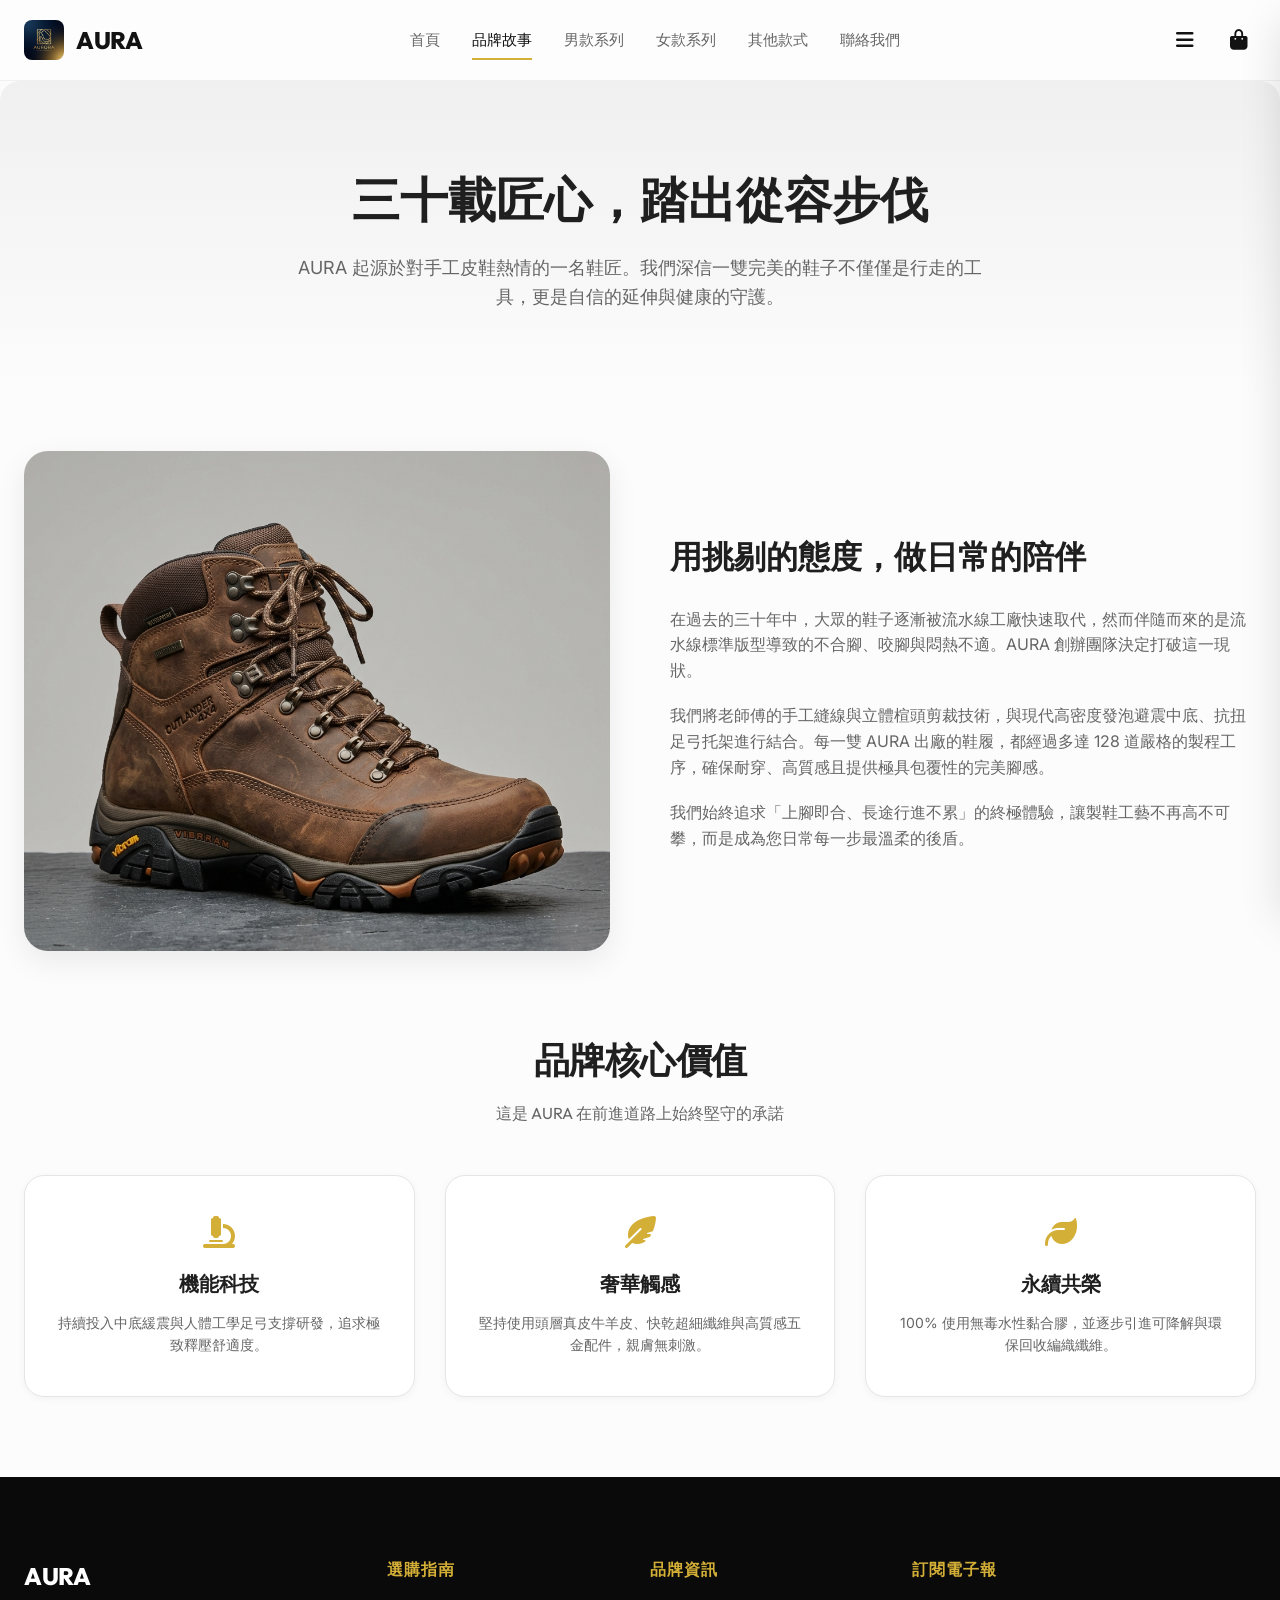
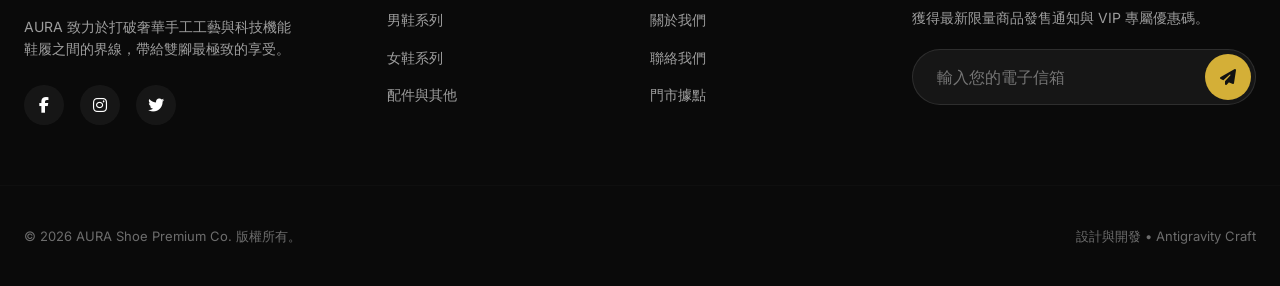
==== about.html @ 13de5fd0 "Add files via upload" ====
<!DOCTYPE html>
<html lang="zh-TW">
<head>
  <meta charset="UTF-8">
  <meta name="viewport" content="width=device-width, initial-scale=1.0">
  <title>品牌故事 | AURA - 追求極致的製鞋匠藝</title>
  <meta name="description" content="了解 AURA 的起源、核心價值與製鞋理念。我們堅持以人體工學為核心，揉合經典工藝與環保科技，為雙腳提供一整天的極致舒適。">
  <link rel="stylesheet" href="https://cdnjs.cloudflare.com/ajax/libs/font-awesome/6.4.0/css/all.min.css">
  <link rel="stylesheet" href="css/style.css">
</head>
<body>

  <!-- Header Navigation -->
  <header>
    <div class="container header-container">
      <a href="index.html" class="logo-link" id="logoLink">
        <img src="assets/logo.png" alt="AURA Logo" class="logo-img">
        <span>AURA</span>
      </a>
      
      <nav class="nav-links" id="navLinks">
        <a href="index.html" id="navHome">首頁</a>
        <a href="about.html" class="active" id="navAbout">品牌故事</a>
        <a href="mens.html" id="navMens">男款系列</a>
        <a href="womens.html" id="navWomens">女款系列</a>
        <a href="others.html" id="navOthers">其他款式</a>
        <a href="contact.html" id="navContact">聯絡我們</a>
      </nav>

      <div class="nav-actions">
        <button class="action-btn" id="menuToggle" aria-label="Toggle Menu">
          <i class="fas fa-bars"></i>
        </button>
        <button class="action-btn" id="cartBtn" aria-label="Open Cart">
          <i class="fas fa-shopping-bag"></i>
          <span class="cart-count">0</span>
        </button>
      </div>
    </div>
  </header>

  <!-- About Hero -->
  <section class="about-hero">
    <div class="container">
      <h1>三十載匠心，踏出從容步伐</h1>
      <p style="max-width: 700px; margin: 0 auto; color: var(--text-muted); font-size: 18px;">
        AURA 起源於對手工皮鞋熱情的一名鞋匠。我們深信一雙完美的鞋子不僅僅是行走的工具，更是自信的延伸與健康的守護。
      </p>
    </div>
  </section>

  <!-- Story Section -->
  <section class="container about-grid">
    <div class="about-image">
      <img src="assets/mens_3.png" alt="Shoemaker working on details" style="filter: brightness(0.9);">
    </div>
    <div class="about-content">
      <h2>用挑剔的態度，做日常的陪伴</h2>
      <p>
        在過去的三十年中，大眾的鞋子逐漸被流水線工廠快速取代，然而伴隨而來的是流水線標準版型導致的不合腳、咬腳與悶熱不適。AURA 創辦團隊決定打破這一現狀。
      </p>
      <p>
        我們將老師傅的手工縫線與立體楦頭剪裁技術，與現代高密度發泡避震中底、抗扭足弓托架進行結合。每一雙 AURA 出廠的鞋履，都經過多達 128 道嚴格的製程工序，確保耐穿、高質感且提供極具包覆性的完美腳感。
      </p>
      <p>
        我們始終追求「上腳即合、長途行進不累」的終極體驗，讓製鞋工藝不再高不可攀，而是成為您日常每一步最溫柔的後盾。
      </p>
    </div>
  </section>

  <!-- Core Values -->
  <section class="container" style="margin-bottom: 80px;">
    <div class="section-title">
      <h2>品牌核心價值</h2>
      <p>這是 AURA 在前進道路上始終堅守的承諾</p>
    </div>
    <div class="values-grid">
      <div class="value-card">
        <i class="fas fa-microscope" style="font-size: 32px; color: var(--accent); margin-bottom: 20px; display: block;"></i>
        <h3>機能科技</h3>
        <p>持續投入中底緩震與人體工學足弓支撐研發，追求極致釋壓舒適度。</p>
      </div>
      <div class="value-card">
        <i class="fas fa-feather-alt" style="font-size: 32px; color: var(--accent); margin-bottom: 20px; display: block;"></i>
        <h3>奢華觸感</h3>
        <p>堅持使用頭層真皮牛羊皮、快乾超細纖維與高質感五金配件，親膚無刺激。</p>
      </div>
      <div class="value-card">
        <i class="fas fa-leaf" style="font-size: 32px; color: var(--accent); margin-bottom: 20px; display: block;"></i>
        <h3>永續共榮</h3>
        <p>100% 使用無毒水性黏合膠，並逐步引進可降解與環保回收編織纖維。</p>
      </div>
    </div>
  </section>

  <!-- Footer -->
  <footer>
    <div class="container footer-grid">
      <div class="footer-brand">
        <h3>AURA</h3>
        <p>AURA 致力於打破奢華手工工藝與科技機能鞋履之間的界線，帶給雙腳最極致的享受。</p>
        <div class="social-links">
          <a href="#" class="social-btn" aria-label="Facebook"><i class="fab fa-facebook-f"></i></a>
          <a href="#" class="social-btn" aria-label="Instagram"><i class="fab fa-instagram"></i></a>
          <a href="#" class="social-btn" aria-label="Twitter"><i class="fab fa-twitter"></i></a>
        </div>
      </div>
      
      <div class="footer-nav">
        <h4>選購指南</h4>
        <ul>
          <li><a href="mens.html">男鞋系列</a></li>
          <li><a href="womens.html">女鞋系列</a></li>
          <li><a href="others.html">配件與其他</a></li>
        </ul>
      </div>

      <div class="footer-nav">
        <h4>品牌資訊</h4>
        <ul>
          <li><a href="about.html">關於我們</a></li>
          <li><a href="contact.html">聯絡我們</a></li>
          <li><a href="#">門市據點</a></li>
        </ul>
      </div>

      <div class="footer-newsletter">
        <h4>訂閱電子報</h4>
        <p>獲得最新限量商品發售通知與 VIP 專屬優惠碼。</p>
        <form class="newsletter-form">
          <input type="email" placeholder="輸入您的電子信箱" required class="newsletter-input" aria-label="Email Address">
          <button type="submit" class="newsletter-btn" aria-label="Submit Newsletter"><i class="fas fa-paper-plane"></i></button>
        </form>
      </div>
    </div>
    <div class="container footer-bottom">
      <p>&copy; 2026 AURA Shoe Premium Co. 版權所有。</p>
      <p>設計與開發 &bull; Antigravity Craft</p>
    </div>
  </footer>

  <!-- Shopping Cart Drawer -->
  <div class="cart-overlay-bg" id="cartOverlay"></div>
  <div class="cart-drawer" id="cartDrawer">
    <div class="cart-header">
      <h3>您的購物車</h3>
      <button class="cart-close-btn" id="cartClose" aria-label="Close Cart"><i class="fas fa-times"></i></button>
    </div>
    <div class="cart-items-wrapper" id="cartItemsWrapper">
      <!-- Dynamic cart items will render here -->
    </div>
    <div class="cart-footer">
      <div class="cart-summary-row">
        <span>小計:</span>
        <span id="cartSubtotalVal">NT$ 0</span>
      </div>
      <button class="btn btn-primary" id="checkoutBtn" style="width: 100%; border-radius: 30px;">前往結帳</button>
    </div>
  </div>

  <!-- Scripts -->
  <script src="js/products.js"></script>
  <script src="js/main.js"></script>
</body>
</html>
---- css/style.css ----
@import url('https://fonts.googleapis.com/css2?family=Inter:wght@300;400;500;600;700&family=Outfit:wght@300;400;500;600;700;800&display=swap');

/* --- Theme Variables & Design System --- */
:root {
  --primary: #121212;
  --primary-light: #2a2a2a;
  --accent: #d4af37; /* Luxury Gold */
  --accent-hover: #bfa030;
  --bg-main: #fcfcfc;
  --bg-card: #ffffff;
  --bg-footer: #0a0a0a;
  --text-dark: #1f1f1f;
  --text-muted: #666666;
  --text-light: #ffffff;
  --border-color: #e5e5e5;
  --shadow-sm: 0 2px 8px rgba(0, 0, 0, 0.04);
  --shadow-md: 0 10px 30px rgba(0, 0, 0, 0.08);
  --shadow-lg: 0 20px 40px rgba(0, 0, 0, 0.12);
  --transition-smooth: all 0.4s cubic-bezier(0.16, 1, 0.3, 1);
  --transition-fast: all 0.2s ease;
  --font-heading: 'Outfit', 'Inter', system-ui, sans-serif;
  --font-body: 'Inter', system-ui, sans-serif;
  --container-width: 1280px;
}

/* --- Base Reset --- */
* {
  box-sizing: border-box;
  margin: 0;
  padding: 0;
}

body {
  font-family: var(--font-body);
  background-color: var(--bg-main);
  color: var(--text-dark);
  line-height: 1.6;
  overflow-x: hidden;
  -webkit-font-smoothing: antialiased;
}

a {
  text-decoration: none;
  color: inherit;
  transition: var(--transition-fast);
}

button, input, select, textarea {
  font-family: inherit;
  font-size: inherit;
  border: none;
  outline: none;
}

ul {
  list-style: none;
}

img {
  max-width: 100%;
  height: auto;
  display: block;
}

/* --- Layout Container --- */
.container {
  max-width: var(--container-width);
  margin: 0 auto;
  padding: 0 24px;
}

/* --- Header & Navigation (Glassmorphism) --- */
header {
  position: sticky;
  top: 0;
  left: 0;
  width: 100%;
  z-index: 1000;
  background: rgba(253, 253, 253, 0.85);
  backdrop-filter: blur(20px);
  -webkit-backdrop-filter: blur(20px);
  border-bottom: 1px solid rgba(0, 0, 0, 0.05);
  transition: var(--transition-smooth);
}

.header-container {
  display: flex;
  justify-content: space-between;
  align-items: center;
  height: 80px;
}

.logo-link {
  display: flex;
  align-items: center;
  gap: 12px;
  font-family: var(--font-heading);
  font-weight: 800;
  font-size: 24px;
  letter-spacing: -0.5px;
  color: var(--primary);
}

.logo-img {
  height: 40px;
  width: 40px;
  border-radius: 8px;
  object-fit: cover;
}

.nav-links {
  display: flex;
  align-items: center;
  gap: 32px;
}

.nav-links a {
  font-family: var(--font-heading);
  font-weight: 500;
  font-size: 15px;
  color: var(--text-muted);
  position: relative;
  padding: 8px 0;
}

.nav-links a::after {
  content: '';
  position: absolute;
  bottom: 0;
  left: 0;
  width: 0;
  height: 2px;
  background-color: var(--accent);
  transition: var(--transition-fast);
}

.nav-links a:hover, 
.nav-links a.active {
  color: var(--primary);
}

.nav-links a:hover::after,
.nav-links a.active::after {
  width: 100%;
}

.nav-actions {
  display: flex;
  align-items: center;
  gap: 20px;
}

.action-btn {
  background: none;
  cursor: pointer;
  color: var(--primary);
  font-size: 20px;
  position: relative;
  display: flex;
  align-items: center;
  justify-content: center;
  padding: 8px;
  border-radius: 50%;
  transition: var(--transition-fast);
}

.action-btn:hover {
  background-color: rgba(0, 0, 0, 0.03);
  transform: translateY(-2px);
}

.cart-count {
  position: absolute;
  top: -2px;
  right: -2px;
  background-color: var(--accent);
  color: var(--text-light);
  font-size: 10px;
  font-weight: 700;
  width: 18px;
  height: 18px;
  border-radius: 50%;
  display: flex;
  align-items: center;
  justify-content: center;
  border: 2px solid var(--bg-card);
}

.menu-toggle {
  display: none;
  font-size: 24px;
}

/* --- Hero Banner (Index) --- */
.hero {
  position: relative;
  background: linear-gradient(135deg, #181818 0%, #080808 100%);
  color: var(--text-light);
  padding: 100px 0;
  overflow: hidden;
  border-bottom-left-radius: 40px;
  border-bottom-right-radius: 40px;
  margin-bottom: 60px;
}

.hero::before {
  content: '';
  position: absolute;
  top: -50%;
  right: -20%;
  width: 800px;
  height: 800px;
  background: radial-gradient(circle, rgba(212, 175, 55, 0.08) 0%, rgba(0, 0, 0, 0) 70%);
  border-radius: 50%;
}

.hero-grid {
  display: grid;
  grid-template-columns: 1.1fr 0.9fr;
  align-items: center;
  gap: 60px;
}

.hero-content {
  z-index: 10;
}

.hero-tagline {
  font-family: var(--font-heading);
  font-weight: 600;
  font-size: 14px;
  text-transform: uppercase;
  letter-spacing: 4px;
  color: var(--accent);
  margin-bottom: 20px;
}

.hero h1 {
  font-family: var(--font-heading);
  font-weight: 800;
  font-size: 56px;
  line-height: 1.15;
  letter-spacing: -1.5px;
  margin-bottom: 24px;
}

.hero-description {
  font-size: 18px;
  opacity: 0.8;
  margin-bottom: 40px;
  max-width: 520px;
}

.hero-buttons {
  display: flex;
  gap: 16px;
}

.btn {
  display: inline-flex;
  align-items: center;
  justify-content: center;
  padding: 16px 36px;
  font-family: var(--font-heading);
  font-weight: 600;
  font-size: 15px;
  border-radius: 30px;
  transition: var(--transition-smooth);
  cursor: pointer;
}

.btn-primary {
  background-color: var(--accent);
  color: var(--primary);
}

.btn-primary:hover {
  background-color: var(--accent-hover);
  transform: translateY(-3px);
  box-shadow: 0 10px 20px rgba(212, 175, 55, 0.2);
}

.btn-secondary {
  border: 2px solid rgba(255, 255, 255, 0.2);
  color: var(--text-light);
  background: transparent;
}

.btn-secondary:hover {
  border-color: var(--text-light);
  background-color: rgba(255, 255, 255, 0.05);
  transform: translateY(-3px);
}

.hero-image-wrapper {
  position: relative;
  display: flex;
  justify-content: center;
  align-items: center;
  z-index: 5;
}

.hero-bg-glow {
  position: absolute;
  width: 400px;
  height: 400px;
  background: radial-gradient(circle, rgba(255, 255, 255, 0.05) 0%, rgba(0, 0, 0, 0) 70%);
  border-radius: 50%;
  animation: pulse 8s infinite alternate;
}

.hero-img {
  width: 110%;
  max-width: 550px;
  transform: rotate(-12deg);
  filter: drop-shadow(0 30px 50px rgba(0,0,0,0.5));
  animation: float 6s ease-in-out infinite;
}

/* --- Category Grid Section (Index) --- */
.section-title {
  font-family: var(--font-heading);
  text-align: center;
  margin-bottom: 48px;
}

.section-title h2 {
  font-size: 36px;
  font-weight: 800;
  letter-spacing: -0.5px;
  margin-bottom: 12px;
}

.section-title p {
  color: var(--text-muted);
  font-size: 16px;
}

.categories-grid {
  display: grid;
  grid-template-columns: repeat(3, 1fr);
  gap: 30px;
  margin-bottom: 80px;
}

.category-card {
  position: relative;
  height: 420px;
  border-radius: 20px;
  overflow: hidden;
  box-shadow: var(--shadow-sm);
}

.category-card img {
  width: 100%;
  height: 100%;
  object-fit: cover;
  transition: var(--transition-smooth);
}

.category-overlay {
  position: absolute;
  top: 0;
  left: 0;
  width: 100%;
  height: 100%;
  background: linear-gradient(to top, rgba(0, 0, 0, 0.7) 0%, rgba(0, 0, 0, 0.1) 70%);
  display: flex;
  flex-direction: column;
  justify-content: flex-end;
  padding: 36px;
  color: var(--text-light);
  transition: var(--transition-smooth);
}

.category-card:hover img {
  transform: scale(1.06);
}

.category-card:hover .category-overlay {
  background: linear-gradient(to top, rgba(0, 0, 0, 0.8) 0%, rgba(0, 0, 0, 0.2) 70%);
}

.category-overlay h3 {
  font-family: var(--font-heading);
  font-size: 26px;
  font-weight: 700;
  margin-bottom: 8px;
}

.category-link {
  font-size: 14px;
  font-weight: 600;
  color: var(--accent);
  display: flex;
  align-items: center;
  gap: 6px;
}

.category-link i {
  transition: var(--transition-fast);
}

.category-card:hover .category-link i {
  transform: translateX(4px);
}

/* --- Product Cards Grid (Shop pages / Index features) --- */
.products-layout {
  display: grid;
  grid-template-columns: 280px 1fr;
  gap: 40px;
  margin-bottom: 80px;
}

.filters-sidebar {
  background-color: var(--bg-card);
  padding: 30px;
  border-radius: 20px;
  border: 1px solid var(--border-color);
  height: fit-content;
}

.filter-group {
  margin-bottom: 30px;
}

.filter-group:last-child {
  margin-bottom: 0;
}

.filter-group h4 {
  font-family: var(--font-heading);
  font-size: 16px;
  font-weight: 700;
  margin-bottom: 16px;
  border-bottom: 2px solid var(--border-color);
  padding-bottom: 8px;
}

.filter-options {
  display: flex;
  flex-direction: column;
  gap: 12px;
}

.filter-btn {
  display: flex;
  justify-content: space-between;
  align-items: center;
  background: none;
  cursor: pointer;
  color: var(--text-muted);
  text-align: left;
  padding: 6px 0;
  font-weight: 500;
  transition: var(--transition-fast);
}

.filter-btn:hover, 
.filter-btn.active {
  color: var(--primary);
  font-weight: 600;
}

.filter-btn.active::before {
  content: '✦';
  color: var(--accent);
  margin-right: 6px;
}

.shop-container {
  display: flex;
  flex-direction: column;
  gap: 30px;
}

.shop-toolbar {
  display: flex;
  justify-content: space-between;
  align-items: center;
}

.products-count {
  color: var(--text-muted);
  font-size: 15px;
}

.sort-select {
  padding: 8px 16px;
  border: 1px solid var(--border-color);
  border-radius: 8px;
  background-color: var(--bg-card);
  cursor: pointer;
}

.products-grid {
  display: grid;
  grid-template-columns: repeat(auto-fill, minmax(280px, 1fr));
  gap: 30px;
}

.product-card {
  background-color: var(--bg-card);
  border-radius: 20px;
  border: 1px solid var(--border-color);
  overflow: hidden;
  box-shadow: var(--shadow-sm);
  transition: var(--transition-smooth);
  position: relative;
  display: flex;
  flex-direction: column;
}

.product-card:hover {
  transform: translateY(-8px);
  box-shadow: var(--shadow-md);
  border-color: rgba(212, 175, 55, 0.3);
}

.product-badge {
  position: absolute;
  top: 16px;
  left: 16px;
  background-color: var(--accent);
  color: var(--text-light);
  font-size: 11px;
  font-weight: 700;
  padding: 4px 12px;
  border-radius: 12px;
  z-index: 10;
}

.product-img-wrapper {
  aspect-ratio: 1;
  background-color: #f7f7f7;
  overflow: hidden;
  display: flex;
  align-items: center;
  justify-content: center;
  position: relative;
}

.product-img-wrapper img {
  width: 85%;
  height: 85%;
  object-fit: contain;
  transition: var(--transition-smooth);
}

.product-card:hover .product-img-wrapper img {
  transform: scale(1.08) rotate(-4deg);
}

.product-info {
  padding: 24px;
  display: flex;
  flex-direction: column;
  flex-grow: 1;
}

.product-cat {
  font-size: 12px;
  text-transform: uppercase;
  color: var(--text-muted);
  letter-spacing: 1px;
  margin-bottom: 6px;
}

.product-title {
  font-family: var(--font-heading);
  font-size: 18px;
  font-weight: 700;
  color: var(--text-dark);
  margin-bottom: 12px;
  line-height: 1.4;
  height: 50px;
  display: -webkit-box;
  -webkit-line-clamp: 2;
  -webkit-box-orient: vertical;
  overflow: hidden;
}

.product-meta {
  display: flex;
  align-items: center;
  gap: 12px;
  margin-bottom: 16px;
  font-size: 13px;
}

.product-rating {
  color: #f39c12;
  display: flex;
  align-items: center;
  gap: 4px;
  font-weight: 600;
}

.product-reviews {
  color: var(--text-muted);
}

.product-footer {
  display: flex;
  justify-content: space-between;
  align-items: center;
  margin-top: auto;
  padding-top: 16px;
  border-top: 1px solid var(--border-color);
}

.product-price-wrapper {
  display: flex;
  flex-direction: column;
}

.price {
  font-family: var(--font-heading);
  font-weight: 700;
  font-size: 20px;
  color: var(--primary);
}

.original-price {
  font-size: 13px;
  color: var(--text-muted);
  text-decoration: line-through;
}

.add-to-cart-btn {
  width: 40px;
  height: 40px;
  border-radius: 50%;
  background-color: var(--primary);
  color: var(--text-light);
  display: flex;
  align-items: center;
  justify-content: center;
  cursor: pointer;
  transition: var(--transition-fast);
}

.add-to-cart-btn:hover {
  background-color: var(--accent);
  color: var(--primary);
  transform: scale(1.1);
}

/* --- Brand Features Section --- */
.features-section {
  padding: 80px 0;
  background-color: #f3f3f3;
  border-radius: 30px;
  margin-bottom: 80px;
}

.features-grid {
  display: grid;
  grid-template-columns: repeat(4, 1fr);
  gap: 30px;
}

.feature-item {
  text-align: center;
  padding: 24px;
}

.feature-icon {
  font-size: 36px;
  color: var(--accent);
  margin-bottom: 20px;
}

.feature-item h3 {
  font-family: var(--font-heading);
  font-size: 18px;
  font-weight: 700;
  margin-bottom: 10px;
}

.feature-item p {
  color: var(--text-muted);
  font-size: 14px;
}

/* --- About Page (公司簡介) --- */
.about-hero {
  padding: 80px 0;
  text-align: center;
  background: linear-gradient(180deg, #f0f0f0 0%, var(--bg-main) 100%);
  margin-bottom: 60px;
  border-radius: 20px;
}

.about-hero h1 {
  font-family: var(--font-heading);
  font-weight: 800;
  font-size: 48px;
  margin-bottom: 16px;
}

.about-grid {
  display: grid;
  grid-template-columns: 1fr 1fr;
  gap: 60px;
  align-items: center;
  margin-bottom: 80px;
}

.about-image {
  border-radius: 24px;
  overflow: hidden;
  box-shadow: var(--shadow-md);
}

.about-image img {
  width: 100%;
  height: 500px;
  object-fit: cover;
}

.about-content h2 {
  font-family: var(--font-heading);
  font-size: 32px;
  font-weight: 800;
  margin-bottom: 24px;
}

.about-content p {
  color: var(--text-muted);
  margin-bottom: 20px;
  font-size: 16px;
}

.values-grid {
  display: grid;
  grid-template-columns: repeat(3, 1fr);
  gap: 30px;
  margin-bottom: 80px;
}

.value-card {
  background-color: var(--bg-card);
  padding: 40px 30px;
  border-radius: 20px;
  border: 1px solid var(--border-color);
  box-shadow: var(--shadow-sm);
  text-align: center;
}

.value-card h3 {
  font-family: var(--font-heading);
  font-size: 20px;
  font-weight: 700;
  margin-bottom: 12px;
}

.value-card p {
  color: var(--text-muted);
  font-size: 14px;
}

/* --- Contact Page (聯絡我們) --- */
.contact-grid {
  display: grid;
  grid-template-columns: 1fr 1.2fr;
  gap: 60px;
  margin-bottom: 80px;
}

.contact-info-panel {
  background-color: var(--primary);
  color: var(--text-light);
  padding: 50px;
  border-radius: 24px;
  position: relative;
  overflow: hidden;
}

.contact-info-panel::before {
  content: '';
  position: absolute;
  bottom: -50px;
  right: -50px;
  width: 200px;
  height: 200px;
  background: radial-gradient(circle, rgba(212, 175, 55, 0.15) 0%, rgba(0, 0, 0, 0) 70%);
  border-radius: 50%;
}

.contact-info-panel h2 {
  font-family: var(--font-heading);
  font-size: 32px;
  font-weight: 700;
  margin-bottom: 30px;
}

.contact-details {
  display: flex;
  flex-direction: column;
  gap: 30px;
}

.contact-detail-item {
  display: flex;
  gap: 20px;
  align-items: flex-start;
}

.contact-detail-item i {
  font-size: 24px;
  color: var(--accent);
  margin-top: 4px;
}

.contact-detail-item h3 {
  font-family: var(--font-heading);
  font-size: 18px;
  font-weight: 600;
  margin-bottom: 6px;
}

.contact-detail-item p {
  opacity: 0.8;
  font-size: 15px;
}

.contact-form-panel {
  background-color: var(--bg-card);
  padding: 50px;
  border-radius: 24px;
  border: 1px solid var(--border-color);
  box-shadow: var(--shadow-sm);
}

.contact-form-panel h2 {
  font-family: var(--font-heading);
  font-size: 32px;
  font-weight: 700;
  margin-bottom: 30px;
}

.form-group-row {
  display: grid;
  grid-template-columns: 1fr 1fr;
  gap: 20px;
}

.form-group {
  margin-bottom: 24px;
}

.form-group label {
  display: block;
  font-size: 14px;
  font-weight: 600;
  margin-bottom: 8px;
}

.form-control {
  width: 100%;
  padding: 14px 20px;
  border: 1px solid var(--border-color);
  border-radius: 10px;
  background-color: #f9f9f9;
  transition: var(--transition-fast);
}

.form-control:focus {
  border-color: var(--primary);
  background-color: var(--bg-card);
}

textarea.form-control {
  resize: vertical;
  min-height: 120px;
}

.map-container {
  height: 400px;
  background-color: #eaeaea;
  border-radius: 24px;
  overflow: hidden;
  margin-bottom: 80px;
  position: relative;
}

.mock-map {
  width: 100%;
  height: 100%;
  display: flex;
  flex-direction: column;
  justify-content: center;
  align-items: center;
  background: linear-gradient(135deg, #e3f2fd 0%, #bbdefb 100%);
  color: #1976d2;
  font-weight: 600;
}

/* --- Product Details Page (產品詳細頁面) --- */
.product-detail-grid {
  display: grid;
  grid-template-columns: 1.1fr 0.9fr;
  gap: 60px;
  margin-top: 40px;
  margin-bottom: 80px;
}

.product-gallery {
  display: flex;
  flex-direction: column;
  gap: 20px;
}

.main-image-container {
  background-color: #f7f7f7;
  border-radius: 24px;
  aspect-ratio: 1.1;
  display: flex;
  align-items: center;
  justify-content: center;
  overflow: hidden;
  border: 1px solid var(--border-color);
}

.main-image-container img {
  max-width: 80%;
  max-height: 80%;
  object-fit: contain;
  transition: var(--transition-smooth);
}

.gallery-thumbnails {
  display: grid;
  grid-template-columns: repeat(4, 1fr);
  gap: 16px;
}

.thumbnail {
  background-color: #f7f7f7;
  border: 2px solid transparent;
  border-radius: 12px;
  cursor: pointer;
  aspect-ratio: 1;
  display: flex;
  align-items: center;
  justify-content: center;
  overflow: hidden;
  transition: var(--transition-fast);
}

.thumbnail:hover, 
.thumbnail.active {
  border-color: var(--accent);
}

.thumbnail img {
  width: 80%;
  height: 80%;
  object-fit: contain;
}

.detail-content {
  display: flex;
  flex-direction: column;
}

.detail-cat {
  font-size: 13px;
  text-transform: uppercase;
  letter-spacing: 2px;
  color: var(--text-muted);
  margin-bottom: 8px;
}

.detail-title {
  font-family: var(--font-heading);
  font-size: 38px;
  font-weight: 800;
  line-height: 1.25;
  margin-bottom: 16px;
}

.detail-rating-wrapper {
  display: flex;
  align-items: center;
  gap: 16px;
  margin-bottom: 24px;
}

.detail-price-wrapper {
  display: flex;
  align-items: baseline;
  gap: 16px;
  margin-bottom: 30px;
}

.detail-price {
  font-family: var(--font-heading);
  font-size: 32px;
  font-weight: 800;
  color: var(--primary);
}

.detail-original-price {
  font-size: 18px;
  color: var(--text-muted);
  text-decoration: line-through;
}

.detail-description {
  color: var(--text-muted);
  font-size: 16px;
  margin-bottom: 30px;
  padding-bottom: 30px;
  border-bottom: 1px solid var(--border-color);
}

.selector-group {
  margin-bottom: 24px;
}

.selector-group h4 {
  font-family: var(--font-heading);
  font-size: 14px;
  font-weight: 700;
  margin-bottom: 12px;
  text-transform: uppercase;
  letter-spacing: 1px;
}

.color-options {
  display: flex;
  gap: 12px;
}

.color-badge {
  padding: 8px 20px;
  border: 1px solid var(--border-color);
  border-radius: 20px;
  cursor: pointer;
  font-weight: 500;
  font-size: 14px;
  transition: var(--transition-fast);
}

.color-badge:hover,
.color-badge.active {
  border-color: var(--primary);
  background-color: var(--primary);
  color: var(--text-light);
}

.size-options {
  display: flex;
  flex-wrap: wrap;
  gap: 8px;
}

.size-badge {
  width: 46px;
  height: 46px;
  border: 1px solid var(--border-color);
  border-radius: 8px;
  display: flex;
  align-items: center;
  justify-content: center;
  cursor: pointer;
  font-weight: 600;
  font-size: 14px;
  transition: var(--transition-fast);
}

.size-badge:hover,
.size-badge.active {
  border-color: var(--primary);
  background-color: var(--primary);
  color: var(--text-light);
}

.detail-actions {
  display: flex;
  gap: 20px;
  margin-top: 20px;
  margin-bottom: 40px;
}

.qty-selector {
  display: flex;
  align-items: center;
  border: 1px solid var(--border-color);
  border-radius: 30px;
  overflow: hidden;
}

.qty-btn {
  background: none;
  width: 50px;
  height: 50px;
  cursor: pointer;
  font-size: 20px;
  font-weight: 600;
  display: flex;
  align-items: center;
  justify-content: center;
  transition: var(--transition-fast);
}

.qty-btn:hover {
  background-color: rgba(0,0,0,0.03);
}

.qty-val {
  width: 40px;
  text-align: center;
  font-weight: 600;
}

.buy-btn {
  flex-grow: 1;
  border-radius: 30px;
}

/* --- Specifications & Reviews Tab --- */
.tabs-container {
  margin-bottom: 80px;
}

.tab-headers {
  display: flex;
  border-bottom: 2px solid var(--border-color);
  margin-bottom: 30px;
}

.tab-header {
  padding: 16px 32px;
  font-family: var(--font-heading);
  font-weight: 700;
  cursor: pointer;
  color: var(--text-muted);
  position: relative;
  transition: var(--transition-fast);
}

.tab-header:hover, 
.tab-header.active {
  color: var(--primary);
}

.tab-header::after {
  content: '';
  position: absolute;
  bottom: -2px;
  left: 0;
  width: 0;
  height: 2px;
  background-color: var(--primary);
  transition: var(--transition-fast);
}

.tab-header.active::after {
  width: 100%;
}

.tab-panel {
  display: none;
}

.tab-panel.active {
  display: block;
}

.specs-table {
  width: 100%;
  border-collapse: collapse;
}

.specs-table td {
  padding: 16px 20px;
  border-bottom: 1px solid var(--border-color);
}

.specs-table td:first-child {
  font-weight: 700;
  width: 25%;
  color: var(--primary);
}

.reviews-summary {
  margin-bottom: 30px;
}

.review-list {
  display: flex;
  flex-direction: column;
  gap: 24px;
}

.review-card {
  padding: 24px;
  background-color: var(--bg-card);
  border: 1px solid var(--border-color);
  border-radius: 16px;
}

.review-header {
  display: flex;
  justify-content: space-between;
  margin-bottom: 12px;
}

.review-author {
  font-weight: 700;
}

.review-date {
  font-size: 13px;
  color: var(--text-muted);
}

.review-text {
  color: var(--text-muted);
}

/* --- Review Submission Form --- */
.write-review-section {
  margin-top: 40px;
  padding-top: 40px;
  border-top: 1px solid var(--border-color);
}

.write-review-section h3 {
  font-family: var(--font-heading);
  font-size: 22px;
  font-weight: 700;
  margin-bottom: 20px;
}

.rating-select {
  display: flex;
  gap: 8px;
  margin-bottom: 16px;
  font-size: 24px;
  color: var(--border-color);
}

.rating-star {
  cursor: pointer;
  transition: var(--transition-fast);
}

.rating-star:hover,
.rating-star.selected {
  color: #f39c12;
}

/* --- Related Products Section --- */
.related-section {
  margin-bottom: 80px;
}

/* --- Footer --- */
footer {
  background-color: var(--bg-footer);
  color: var(--text-light);
  padding: 80px 0 40px;
}

.footer-grid {
  display: grid;
  grid-template-columns: 1.5fr repeat(3, 1fr);
  gap: 60px;
  margin-bottom: 60px;
}

.footer-brand h3 {
  font-family: var(--font-heading);
  font-size: 24px;
  font-weight: 800;
  margin-bottom: 20px;
  letter-spacing: -0.5px;
}

.footer-brand p {
  opacity: 0.6;
  font-size: 14px;
  margin-bottom: 24px;
  max-width: 280px;
}

.social-links {
  display: flex;
  gap: 16px;
}

.social-btn {
  width: 40px;
  height: 40px;
  border-radius: 50%;
  background-color: rgba(255, 255, 255, 0.05);
  display: flex;
  align-items: center;
  justify-content: center;
  transition: var(--transition-fast);
}

.social-btn:hover {
  background-color: var(--accent);
  color: var(--primary);
  transform: translateY(-2px);
}

.footer-nav h4 {
  font-family: var(--font-heading);
  font-size: 16px;
  font-weight: 700;
  margin-bottom: 24px;
  text-transform: uppercase;
  letter-spacing: 1px;
  color: var(--accent);
}

.footer-nav ul {
  display: flex;
  flex-direction: column;
  gap: 12px;
}

.footer-nav a {
  opacity: 0.6;
  font-size: 14px;
}

.footer-nav a:hover {
  opacity: 1;
  color: var(--accent);
  padding-left: 4px;
}

.footer-newsletter h4 {
  font-family: var(--font-heading);
  font-size: 16px;
  font-weight: 700;
  margin-bottom: 24px;
  text-transform: uppercase;
  letter-spacing: 1px;
  color: var(--accent);
}

.footer-newsletter p {
  opacity: 0.6;
  font-size: 14px;
  margin-bottom: 20px;
}

.newsletter-form {
  display: flex;
  border-radius: 30px;
  overflow: hidden;
  background-color: rgba(255, 255, 255, 0.05);
  border: 1px solid rgba(255, 255, 255, 0.1);
  padding: 4px;
}

.newsletter-input {
  flex-grow: 1;
  background: transparent;
  color: var(--text-light);
  padding: 12px 20px;
}

.newsletter-btn {
  background-color: var(--accent);
  color: var(--primary);
  width: 46px;
  height: 46px;
  border-radius: 50%;
  cursor: pointer;
  display: flex;
  align-items: center;
  justify-content: center;
  transition: var(--transition-fast);
}

.newsletter-btn:hover {
  background-color: var(--accent-hover);
}

.footer-bottom {
  display: flex;
  justify-content: space-between;
  align-items: center;
  padding-top: 40px;
  border-top: 1px solid rgba(255, 255, 255, 0.05);
  font-size: 13px;
  opacity: 0.4;
}

/* --- Floating Cart Drawer / Preview --- */
.cart-drawer {
  position: fixed;
  top: 0;
  right: -400px;
  width: 400px;
  height: 100%;
  background-color: var(--bg-card);
  box-shadow: var(--shadow-lg);
  z-index: 2000;
  transition: var(--transition-smooth);
  display: flex;
  flex-direction: column;
}

.cart-drawer.open {
  right: 0;
}

.cart-header {
  padding: 24px;
  border-bottom: 1px solid var(--border-color);
  display: flex;
  justify-content: space-between;
  align-items: center;
}

.cart-header h3 {
  font-family: var(--font-heading);
  font-size: 20px;
  font-weight: 700;
}

.cart-close-btn {
  font-size: 24px;
  cursor: pointer;
  background: none;
}

.cart-items-wrapper {
  flex-grow: 1;
  overflow-y: auto;
  padding: 24px;
  display: flex;
  flex-direction: column;
  gap: 20px;
}

.cart-item {
  display: grid;
  grid-template-columns: 80px 1fr auto;
  gap: 16px;
  align-items: center;
  border-bottom: 1px solid var(--border-color);
  padding-bottom: 16px;
}

.cart-item-img {
  width: 80px;
  height: 80px;
  background-color: #f7f7f7;
  border-radius: 12px;
  padding: 6px;
  object-fit: contain;
}

.cart-item-info h4 {
  font-size: 14px;
  font-weight: 700;
  margin-bottom: 4px;
}

.cart-item-details {
  font-size: 12px;
  color: var(--text-muted);
  margin-bottom: 4px;
}

.cart-item-price {
  font-family: var(--font-heading);
  font-weight: 700;
  font-size: 15px;
}

.remove-item-btn {
  background: none;
  cursor: pointer;
  color: #e74c3c;
  font-size: 18px;
}

.cart-footer {
  padding: 24px;
  border-top: 1px solid var(--border-color);
  background-color: #fcfcfc;
}

.cart-summary-row {
  display: flex;
  justify-content: space-between;
  font-size: 16px;
  font-weight: 700;
  margin-bottom: 20px;
}

.cart-overlay-bg {
  position: fixed;
  top: 0;
  left: 0;
  width: 100%;
  height: 100%;
  background-color: rgba(0,0,0,0.5);
  z-index: 1999;
  display: none;
}

.cart-overlay-bg.open {
  display: block;
}

/* --- Animations --- */
@keyframes float {
  0% { transform: translateY(0px) rotate(-12deg); }
  50% { transform: translateY(-15px) rotate(-10deg); }
  100% { transform: translateY(0px) rotate(-12deg); }
}

@keyframes pulse {
  0% { transform: scale(1); opacity: 0.05; }
  100% { transform: scale(1.1); opacity: 0.08; }
}

/* --- Responsive Adaptations --- */
@media (max-width: 1024px) {
  .hero-grid {
    grid-template-columns: 1fr;
    gap: 40px;
    text-align: center;
  }
  .hero-content {
    order: 2;
  }
  .hero-description {
    margin: 0 auto 30px;
  }
  .hero-buttons {
    justify-content: center;
  }
  .hero-image-wrapper {
    order: 1;
  }
  .categories-grid {
    grid-template-columns: repeat(2, 1fr);
  }
  .products-layout {
    grid-template-columns: 1fr;
  }
  .filters-sidebar {
    display: none; /* In real design, this will toggle on mobile */
  }
  .product-detail-grid {
    grid-template-columns: 1fr;
    gap: 40px;
  }
  .footer-grid {
    grid-template-columns: 1fr 1fr;
    gap: 40px;
  }
  .features-grid {
    grid-template-columns: repeat(2, 1fr);
  }
}

@media (max-width: 768px) {
  .header-container {
    height: 70px;
  }
  .nav-links {
    display: none;
    position: fixed;
    top: 70px;
    left: 0;
    width: 100%;
    background-color: var(--bg-card);
    flex-direction: column;
    padding: 30px;
    box-shadow: var(--shadow-md);
    gap: 20px;
    z-index: 100;
  }
  .nav-links.open {
    display: flex;
  }
  .menu-toggle {
    display: block;
  }
  .hero h1 {
    font-size: 38px;
  }
  .categories-grid {
    grid-template-columns: 1fr;
  }
  .footer-grid {
    grid-template-columns: 1fr;
  }
  .features-grid {
    grid-template-columns: 1fr;
  }
  .cart-drawer {
    width: 100%;
    right: -100%;
  }
}
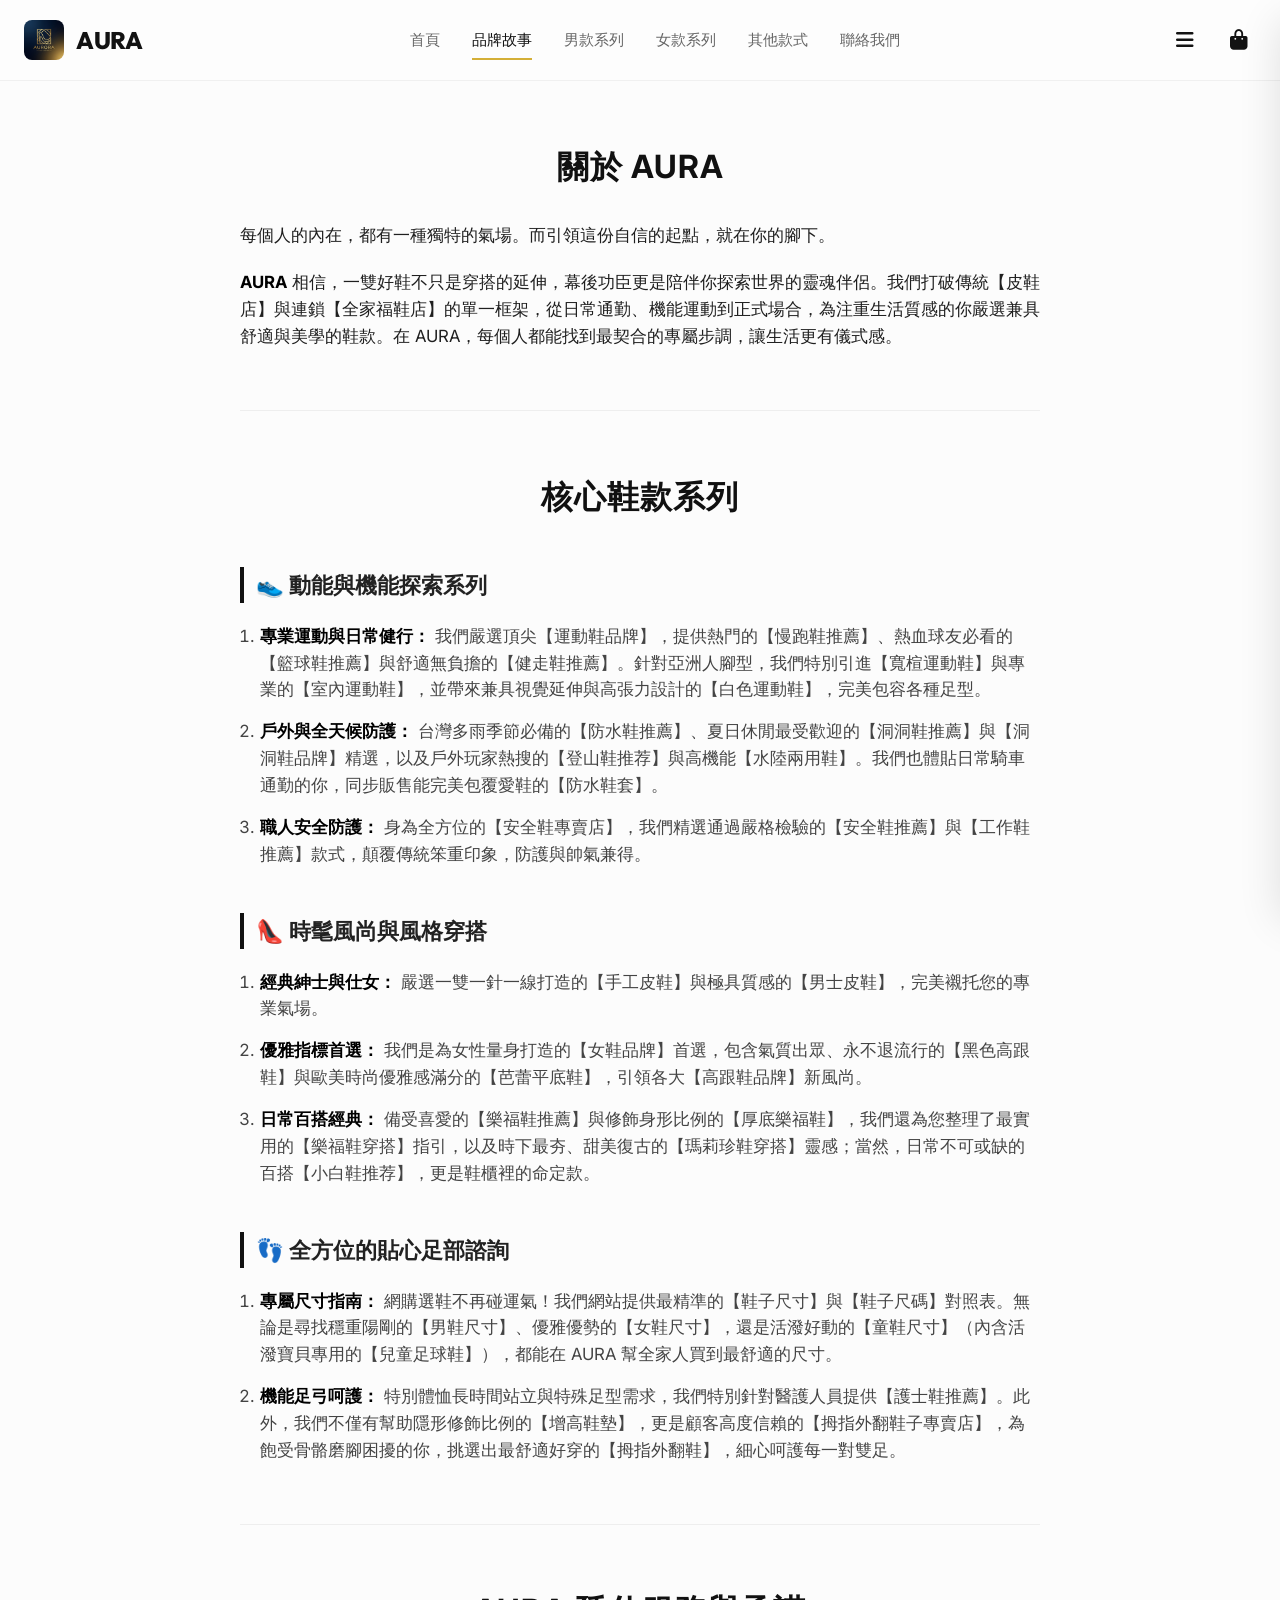
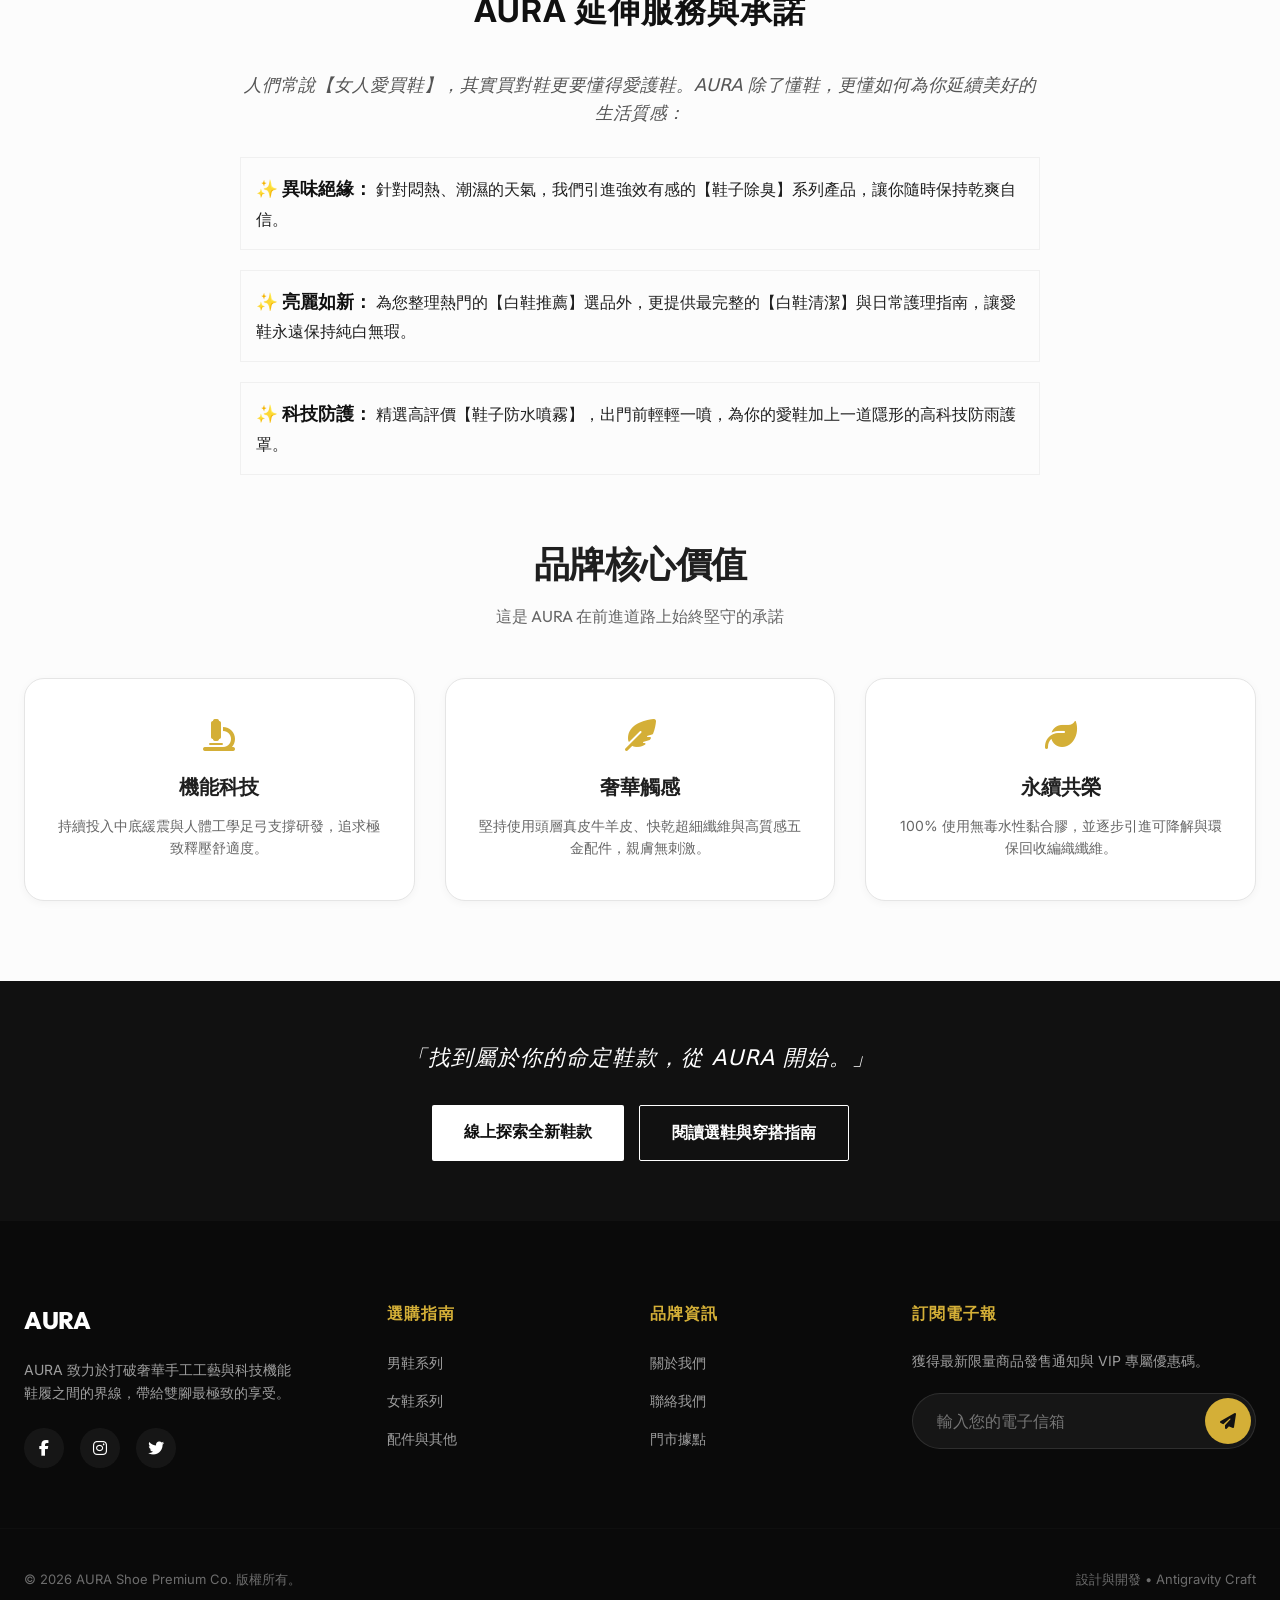
==== commit df82e97a: "Add files via upload" ====
--- a/about.html
+++ b/about.html
@@ -39,32 +39,94 @@
     </div>
   </header>
 
-  <!-- About Hero -->
-  <section class="about-hero">
-    <div class="container">
-      <h1>三十載匠心，踏出從容步伐</h1>
-      <p style="max-width: 700px; margin: 0 auto; color: var(--text-muted); font-size: 18px;">
-        AURA 起源於對手工皮鞋熱情的一名鞋匠。我們深信一雙完美的鞋子不僅僅是行走的工具，更是自信的延伸與健康的守護。
-      </p>
-    </div>
-  </section>
-
-  <!-- Story Section -->
-  <section class="container about-grid">
-    <div class="about-image">
-      <img src="assets/mens_3.png" alt="Shoemaker working on details" style="filter: brightness(0.9);">
-    </div>
-    <div class="about-content">
-      <h2>用挑剔的態度，做日常的陪伴</h2>
-      <p>
-        在過去的三十年中，大眾的鞋子逐漸被流水線工廠快速取代，然而伴隨而來的是流水線標準版型導致的不合腳、咬腳與悶熱不適。AURA 創辦團隊決定打破這一現狀。
-      </p>
-      <p>
-        我們將老師傅的手工縫線與立體楦頭剪裁技術，與現代高密度發泡避震中底、抗扭足弓托架進行結合。每一雙 AURA 出廠的鞋履，都經過多達 128 道嚴格的製程工序，確保耐穿、高質感且提供極具包覆性的完美腳感。
-      </p>
-      <p>
-        我們始終追求「上腳即合、長途行進不累」的終極體驗，讓製鞋工藝不再高不可攀，而是成為您日常每一步最溫柔的後盾。
-      </p>
+
+    <!-- About Us / 品牌故事 -->
+    <section style="max-width: 850px; margin: 60px auto; padding: 0 25px; text-align: justify;">
+        <h2 style="font-size: 2rem; color: #111; text-align: center; margin-bottom: 30px; letter-spacing: 1px;">關於 AURA</h2>
+        <p style="margin-bottom: 20px; font-size: 1.05rem;">每個人的內在，都有一種獨特的氣場。而引領這份自信的起點，就在你的腳下。</p>
+        <p style="margin-bottom: 0; font-size: 1.05rem;"><strong style="color: #000;">AURA</strong> 相信，一雙好鞋不只是穿搭的延伸，幕後功臣更是陪伴你探索世界的靈魂伴侶。我們打破傳統【皮鞋店】與連鎖【全家福鞋店】的單一框架，從日常通勤、機能運動到正式場合，為注重生活質感的你嚴選兼具舒適與美學的鞋款。在 AURA，每個人都能找到最契合的專屬步調，讓生活更有儀式感。</p>
+    </section>
+
+    <div style="max-width: 850px; margin: 0 auto; padding: 0 25px;"><hr style="border: 0; border-top: 1px solid #eee; margin: 0;" /></div>
+
+    <!-- Categories / 核心商品系列 -->
+    <section style="max-width: 850px; margin: 60px auto; padding: 0 25px;">
+        <h2 style="font-size: 2rem; color: #111; text-align: center; margin-bottom: 45px; letter-spacing: 1px;">核心鞋款系列</h2>
+        
+        <!-- 分類 1 -->
+        <div style="margin-bottom: 45px;">
+            <h3 style="font-size: 1.4rem; color: #222; border-left: 4px solid #111; padding-left: 12px; margin: 0 0 20px 0; font-weight: 600;">👟 動能與機能探索系列</h3>
+            <ul style="padding-left: 20px; margin: 0; list-style-type: decimal;">
+                <li style="margin-bottom: 15px; font-size: 1.05rem; color: #444;">
+                    <span style="color: #000; font-weight: bold;">專業運動與日常健行：</span>
+                    我們嚴選頂尖【運動鞋品牌】，提供熱門的【慢跑鞋推薦】、熱血球友必看的【籃球鞋推薦】與舒適無負擔的【健走鞋推薦】。針對亞洲人腳型，我們特別引進【寬楦運動鞋】與專業的【室內運動鞋】，並帶來兼具視覺延伸與高張力設計的【白色運動鞋】，完美包容各種足型。
+                </li>
+                <li style="margin-bottom: 15px; font-size: 1.05rem; color: #444;">
+                    <span style="color: #000; font-weight: bold;">戶外與全天候防護：</span>
+                    台灣多雨季節必備的【防水鞋推薦】、夏日休閒最受歡迎的【洞洞鞋推薦】與【洞洞鞋品牌】精選，以及戶外玩家熱搜的【登山鞋推荐】與高機能【水陸兩用鞋】。我們也體貼日常騎車通勤的你，同步販售能完美包覆愛鞋的【防水鞋套】。
+                </li>
+                <li style="margin-bottom: 0; font-size: 1.05rem; color: #444;">
+                    <span style="color: #000; font-weight: bold;">職人安全防護：</span>
+                    身為全方位的【安全鞋專賣店】，我們精選通過嚴格檢驗的【安全鞋推薦】與【工作鞋推薦】款式，顛覆傳統笨重印象，防護與帥氣兼得。
+                </li>
+            </ul>
+        </div>
+
+        <!-- 分類 2 -->
+        <div style="margin-bottom: 45px;">
+            <h3 style="font-size: 1.4rem; color: #222; border-left: 4px solid #111; padding-left: 12px; margin: 0 0 20px 0; font-weight: 600;">👠 時髦風尚與風格穿搭</h3>
+            <ul style="padding-left: 20px; margin: 0; list-style-type: decimal;">
+                <li style="margin-bottom: 15px; font-size: 1.05rem; color: #444;">
+                    <span style="color: #000; font-weight: bold;">經典紳士與仕女：</span>
+                    嚴選一雙一針一線打造的【手工皮鞋】與極具質感的【男士皮鞋】，完美襯托您的專業氣場。
+                </li>
+                <li style="margin-bottom: 15px; font-size: 1.05rem; color: #444;">
+                    <span style="color: #000; font-weight: bold;">優雅指標首選：</span>
+                    我們是為女性量身打造的【女鞋品牌】首選，包含氣質出眾、永不退流行的【黑色高跟鞋】與歐美時尚優雅感滿分的【芭蕾平底鞋】，引領各大【高跟鞋品牌】新風尚。
+                </li>
+                <li style="margin-bottom: 0; font-size: 1.05rem; color: #444;">
+                    <span style="color: #000; font-weight: bold;">日常百搭經典：</span>
+                    備受喜愛的【樂福鞋推薦】與修飾身形比例的【厚底樂福鞋】，我們還為您整理了最實用的【樂福鞋穿搭】指引，以及時下最夯、甜美復古的【瑪莉珍鞋穿搭】靈感；當然，日常不可或缺的百搭【小白鞋推荐】，更是鞋櫃裡的命定款。
+                </li>
+            </ul>
+        </div>
+
+        <!-- 分類 3 -->
+        <div>
+            <h3 style="font-size: 1.4rem; color: #222; border-left: 4px solid #111; padding-left: 12px; margin: 0 0 20px 0; font-weight: 600;">👣 全方位的貼心足部諮詢</h3>
+            <ul style="padding-left: 20px; margin: 0; list-style-type: decimal;">
+                <li style="margin-bottom: 15px; font-size: 1.05rem; color: #444;">
+                    <span style="color: #000; font-weight: bold;">專屬尺寸指南：</span>
+                    網購選鞋不再碰運氣！我們網站提供最精準的【鞋子尺寸】與【鞋子尺碼】對照表。無論是尋找穩重陽剛的【男鞋尺寸】、優雅優勢的【女鞋尺寸】，還是活潑好動的【童鞋尺寸】（內含活潑寶貝專用的【兒童足球鞋】），都能在 AURA 幫全家人買到最舒適的尺寸。
+                </li>
+                <li style="margin-bottom: 0; font-size: 1.05rem; color: #444;">
+                    <span style="color: #000; font-weight: bold;">機能足弓呵護：</span>
+                    特別體恤長時間站立與特殊足型需求，我們特別針對醫護人員提供【護士鞋推薦】。此外，我們不僅有幫助隱形修飾比例的【增高鞋墊】，更是顧客高度信賴的【拇指外翻鞋子專賣店】，為飽受骨骼磨腳困擾的你，挑選出最舒適好穿的【拇指外翻鞋】，細心呵護每一對雙足。
+                </li>
+            </ul>
+        </div>
+    </section>
+
+    <div style="max-width: 850px; margin: 0 auto; padding: 0 25px;"><hr style="border: 0; border-top: 1px solid #eee; margin: 0;" /></div>
+
+    <!-- Brand Promises / 品牌承諾與延伸服務 -->
+    <section style="max-width: 850px; margin: 60px auto; padding: 0 25px;">
+        <h2 style="font-size: 2rem; color: #111; text-align: center; margin-bottom: 35px; letter-spacing: 1px;">AURA 延伸服務與承諾</h2>
+        <p style="font-size: 1.1rem; text-align: center; margin-bottom: 30px; font-style: italic; color: #555;">人們常說【女人愛買鞋】，其實買對鞋更要懂得愛護鞋。AURA 除了懂鞋，更懂如何為你延續美好的生活質感：</p>
+        <div style="display: flex; flex-direction: column; gap: 20px; line-height: 1.8;">
+            <div style="padding: 15px; background-color: #fcfcfc; border: 1px solid #f0f0f0;">
+                <span style="color: #111; font-weight: bold; font-size: 1.1rem;">✨ 異味絕緣：</span> 針對悶熱、潮濕的天氣，我們引進強效有感的【鞋子除臭】系列產品，讓你隨時保持乾爽自信。
+            </div>
+            <div style="padding: 15px; background-color: #fcfcfc; border: 1px solid #f0f0f0;">
+                <span style="color: #111; font-weight: bold; font-size: 1.1rem;">✨ 亮麗如新：</span> 為您整理熱門的【白鞋推薦】選品外，更提供最完整的【白鞋清潔】與日常護理指南，讓愛鞋永遠保持純白無瑕。
+            </div>
+            <div style="padding: 15px; background-color: #fcfcfc; border: 1px solid #f0f0f0;">
+                <span style="color: #111; font-weight: bold; font-size: 1.1rem;">✨ 科技防護：</span> 精選高評價【鞋子防水噴霧】，出門前輕輕一噴，為你的愛鞋加上一道隱形的高科技防雨護罩。
+            </div>
+        </div>
+    </section>
+
+
     </div>
   </section>
 
@@ -94,6 +156,14 @@
   </section>
 
   <!-- Footer -->
+       <!-- CTA / 行動呼籲 -->
+    <footer style="text-align: center; padding: 60px 20px; background-color: #111; color: #fff;">
+        <p style="font-size: 1.35rem; font-style: italic; margin: 0 0 30px 0; letter-spacing: 1px; font-weight: 300;">「找到屬於你的命定鞋款，從 AURA 開始。」</p>
+        <div style="display: flex; justify-content: center; flex-wrap: wrap; gap: 15px;">
+            <a href="#" style="display: inline-block; padding: 14px 32px; background-color: #fff; color: #111; text-decoration: none; font-weight: bold; border-radius: 2px; font-size: 1rem;">線上探索全新鞋款</a>
+            <a href="#" style="display: inline-block; padding: 14px 32px; background-color: transparent; color: #fff; text-decoration: none; font-weight: bold; border: 1px solid #fff; border-radius: 2px; font-size: 1rem;">閱讀選鞋與穿搭指南</a>
+        </div>
+    </footer>
   <footer>
     <div class="container footer-grid">
       <div class="footer-brand">
